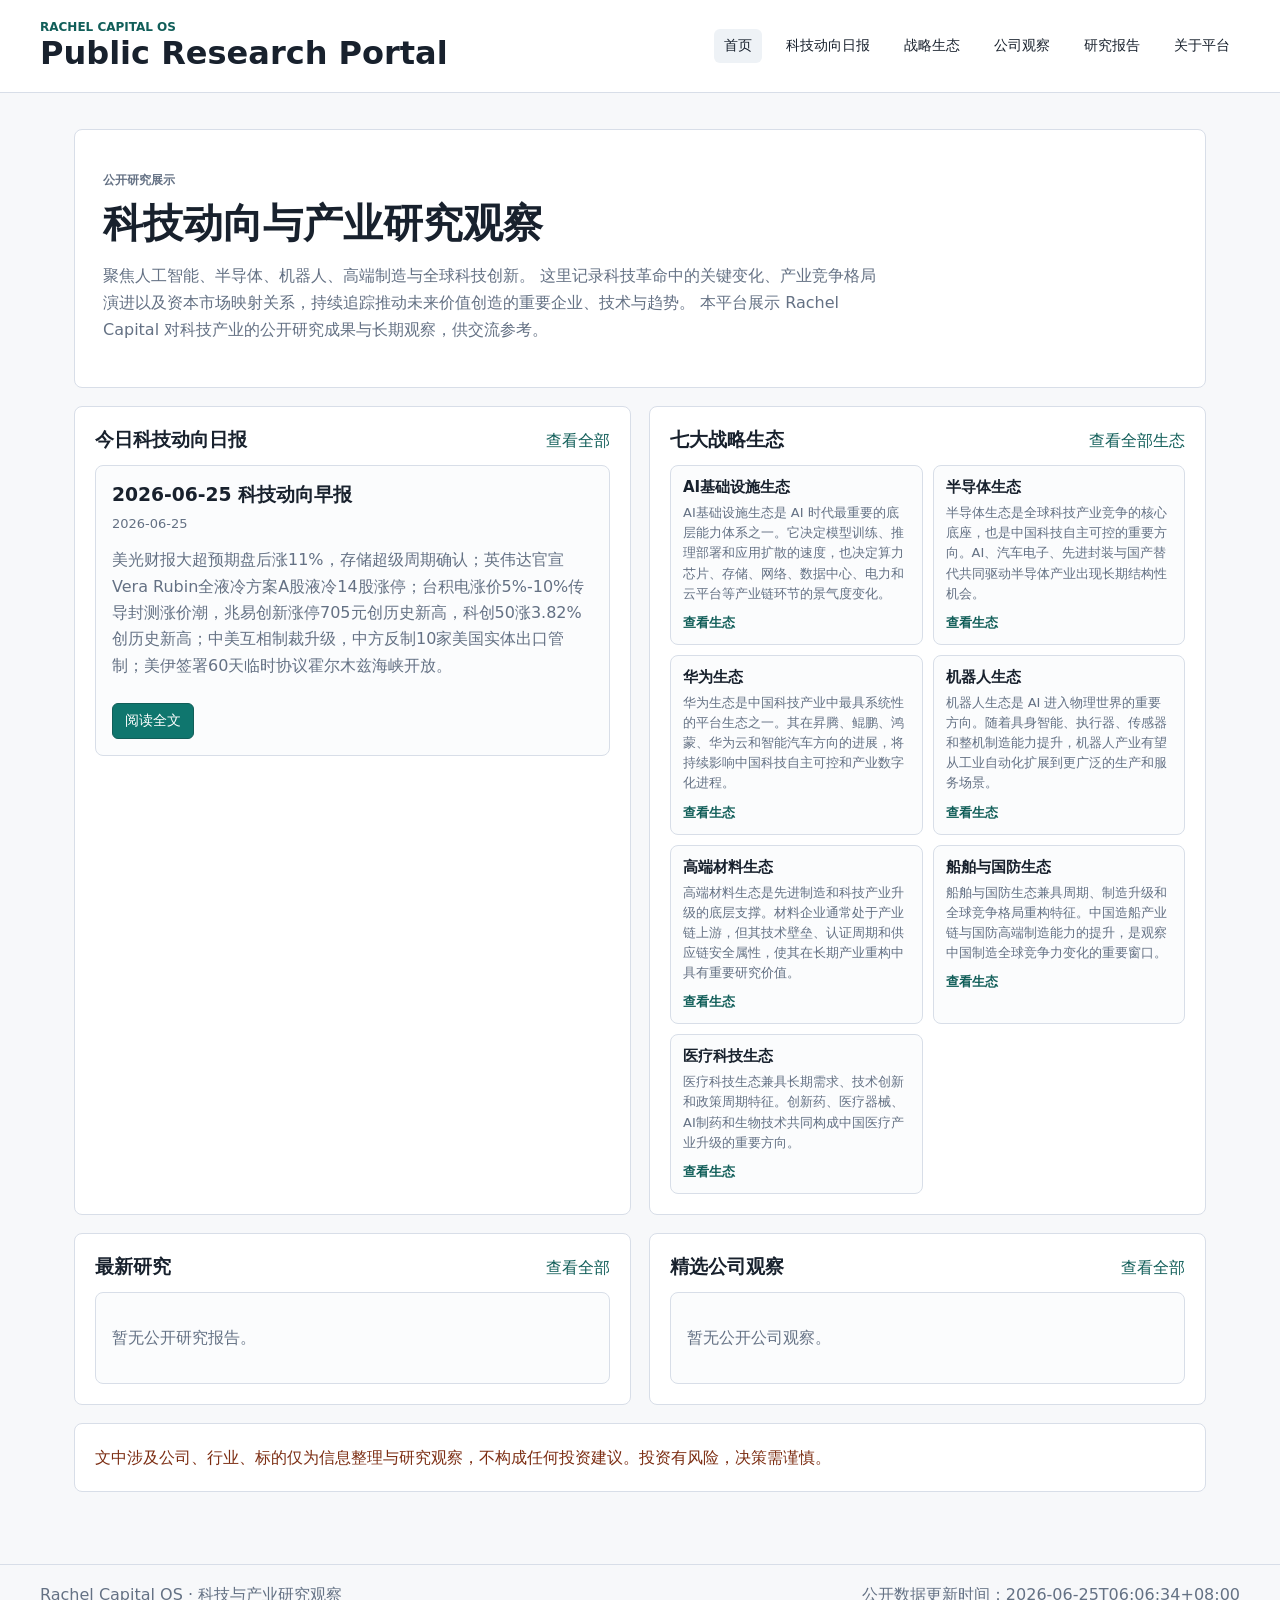
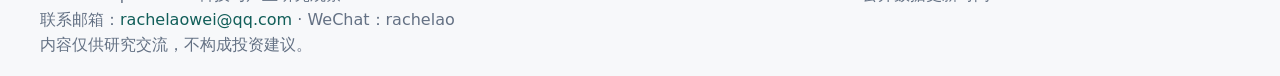
==== public_site/index.html @ 14aebfbe "Sync public site files" ====
<!doctype html>
<html lang="zh-CN">
  <head>
    <meta charset="utf-8" />
    <meta name="viewport" content="width=device-width, initial-scale=1" />
    <title>Rachel Capital OS Public Research Portal</title>
    <meta
      name="description"
      content="Rachel Capital 公开科技动向与产业研究展示站。"
    />
    <link rel="stylesheet" href="assets/styles.css" />
  </head>
  <body>
    <header class="site-header">
      <div>
        <p class="eyebrow">Rachel Capital OS</p>
        <h1>Public Research Portal</h1>
      </div>
      <nav aria-label="主导航">
        <a href="#home">首页</a>
        <a href="#daily">科技动向日报</a>
        <a href="#ecosystems">战略生态</a>
        <a href="#companies">公司观察</a>
        <a href="#reports">研究报告</a>
        <a href="#about">关于平台</a>
      </nav>
    </header>

    <main>
      <section id="home" class="view is-active" data-route="home">
        <div class="hero">
          <p class="eyebrow">公开研究展示</p>
          <h2>科技动向与产业研究观察</h2>
          <p>
            聚焦人工智能、半导体、机器人、高端制造与全球科技创新。
            这里记录科技革命中的关键变化、产业竞争格局演进以及资本市场映射关系，持续追踪推动未来价值创造的重要企业、技术与趋势。
            本平台展示 Rachel Capital 对科技产业的公开研究成果与长期观察，供交流参考。
          </p>
        </div>

        <div class="grid two">
          <section class="panel">
            <div class="panel-heading">
              <h3>今日科技动向日报</h3>
              <a href="#daily">查看全部</a>
            </div>
            <div id="home-daily" class="stack"></div>
          </section>

          <section class="panel">
            <div class="panel-heading">
              <h3>七大战略生态</h3>
              <a href="#ecosystems">查看全部生态</a>
            </div>
            <div id="home-ecosystems" class="tag-grid"></div>
          </section>
        </div>

        <div class="grid two">
          <section class="panel">
            <div class="panel-heading">
              <h3>最新研究</h3>
              <a href="#reports">查看全部</a>
            </div>
            <div id="home-reports" class="stack"></div>
          </section>

          <section class="panel">
            <div class="panel-heading">
              <h3>精选公司观察</h3>
              <a href="#companies">查看全部</a>
            </div>
            <div id="home-companies" class="stack"></div>
          </section>
        </div>

        <section class="notice">
          文中涉及公司、行业、标的仅为信息整理与研究观察，不构成任何投资建议。投资有风险，决策需谨慎。
        </section>
      </section>

      <section id="daily" class="view" data-route="daily">
        <div id="daily-list-view">
          <div class="section-heading">
            <h2>科技动向日报</h2>
            <p>每日科技动向日报列表与详情。</p>
          </div>
          <div id="daily-list" class="stack"></div>
        </div>
        <div id="daily-detail" class="daily-detail"></div>
      </section>

      <section id="ecosystems" class="view" data-route="ecosystems">
        <div id="ecosystem-list-view">
          <div class="section-heading">
            <h2>战略生态</h2>
            <p>七大战略生态公开观察。</p>
          </div>
          <div id="ecosystem-list" class="ecosystem-grid"></div>
        </div>
        <div id="ecosystem-detail" class="daily-detail"></div>
      </section>

      <section id="companies" class="view" data-route="companies">
        <div class="section-heading">
          <h2>公司观察</h2>
          <p>公开公司研究摘要。不展示内部评分、仓位或完整估值模型。</p>
        </div>
        <div id="company-list" class="stack"></div>
      </section>

      <section id="reports" class="view" data-route="reports">
        <div class="section-heading">
          <h2>研究报告</h2>
          <p>月度产业权力迁移报告与精选知识图谱。</p>
        </div>
        <div id="report-list" class="stack"></div>
      </section>

      <section id="about" class="view" data-route="about">
        <div class="section-heading">
          <h2>关于平台</h2>
          <p>Rachel Capital OS Public Research Portal 的公开边界与联系方式。</p>
        </div>

        <section class="panel about-section">
          <h3>平台简介</h3>
          <p>
            Rachel Capital 是一个针对科技与产业的个人研究平台，长期关注 AI、半导体、机器人、高端制造、新材料、医疗科技、船舶与国防等方向。
          </p>
          <p>
            本网站主要展示经过筛选、适合公开发布的研究内容，包括科技动向日报、产业生态观察、公司研究摘要和月度研究报告。
          </p>
          <p>
            内部持仓、私人决策日志、完整估值模型、一级项目敏感资料不会在此公开展示。
          </p>
        </section>

        <section class="panel about-section">
          <h3>研究方向</h3>
          <ul>
            <li>AI基础设施生态</li>
            <li>半导体生态</li>
            <li>华为生态</li>
            <li>机器人生态</li>
            <li>高端材料生态</li>
            <li>船舶与国防生态</li>
            <li>医疗科技生态</li>
            <li>全球创新企业</li>
            <li>中国大陆、香港、美国二级市场产业映射</li>
          </ul>
        </section>

        <section class="panel about-section">
          <h3>联系方式</h3>
          <p>邮箱：<a href="mailto:rachelaowei@qq.com">rachelaowei@qq.com</a></p>
          <p>WeChat：rachelao</p>
          <div class="qr-grid" aria-label="微信联系方式二维码">
            <a class="qr-card" href="assets/contact/wechat-personal.jpg" target="_blank" rel="noopener">
              <img src="assets/contact/wechat-personal.jpg" alt="Rachel Capital 微信号二维码" />
              <span>微信号</span>
            </a>
            <a class="qr-card" href="assets/contact/wechat-official.jpg" target="_blank" rel="noopener">
              <img src="assets/contact/wechat-official.jpg" alt="Rachel Capital 公众号二维码" />
              <span>公众号</span>
            </a>
            <a class="qr-card" href="assets/contact/wechat-video.jpg" target="_blank" rel="noopener">
              <img src="assets/contact/wechat-video.jpg" alt="Rachel Capital 视频号二维码" />
              <span>视频号</span>
            </a>
          </div>
        </section>

        <section class="notice large about-section">
          <h3>免责声明</h3>
          <p>本网站所有内容仅供研究交流与信息分享使用。</p>
          <p>
            文中涉及的企业、行业、市场及证券信息仅为公开资料整理与研究观察，不构成任何投资建议、投资邀约、收益承诺或买卖依据。
          </p>
          <p>投资有风险，决策需独立判断，风险由投资者自行承担。</p>
        </section>
      </section>
    </main>

    <footer>
      <div class="footer-main">
        <p>Rachel Capital OS · 科技与产业研究观察</p>
        <p>联系邮箱：<a href="mailto:rachelaowei@qq.com">rachelaowei@qq.com</a> · WeChat：rachelao</p>
        <p>内容仅供研究交流，不构成投资建议。</p>
      </div>
      <span id="last-updated">正在加载公开数据...</span>
    </footer>

    <script src="assets/site.js"></script>
  </body>
</html>
---- public_site/assets/styles.css ----
:root {
  color-scheme: light;
  --bg: #f7f8fa;
  --surface: #ffffff;
  --surface-muted: #eef2f6;
  --text: #18212d;
  --muted: #647184;
  --line: #d8dee8;
  --accent: #0f766e;
  --accent-dark: #115e59;
  --warning: #7c2d12;
  font-family:
    Inter, ui-sans-serif, system-ui, -apple-system, BlinkMacSystemFont, "Segoe UI",
    sans-serif;
}

* {
  box-sizing: border-box;
}

body {
  margin: 0;
  background: var(--bg);
  color: var(--text);
}

a {
  color: var(--accent-dark);
  text-decoration: none;
}

a:hover {
  text-decoration: underline;
}

.site-header {
  align-items: center;
  background: rgba(255, 255, 255, 0.94);
  border-bottom: 1px solid var(--line);
  display: flex;
  justify-content: space-between;
  padding: 20px 40px;
  position: sticky;
  top: 0;
  z-index: 10;
}

.site-header h1,
.site-header p {
  margin: 0;
}

nav {
  display: flex;
  flex-wrap: wrap;
  gap: 14px;
  justify-content: flex-end;
}

nav a {
  border-radius: 6px;
  color: var(--text);
  font-size: 14px;
  padding: 8px 10px;
}

nav a.is-active,
nav a:hover {
  background: var(--surface-muted);
  text-decoration: none;
}

main {
  margin: 0 auto;
  max-width: 1180px;
  padding: 36px 24px 72px;
}

.view {
  display: none;
}

.view.is-active {
  display: block;
}

.hero {
  background: var(--surface);
  border: 1px solid var(--line);
  border-radius: 8px;
  padding: 28px;
}

.hero h2 {
  font-size: 40px;
  line-height: 1.08;
  margin: 8px 0 14px;
}

.hero p {
  color: var(--muted);
  line-height: 1.7;
  max-width: 780px;
}

.eyebrow {
  color: var(--accent-dark);
  font-size: 12px;
  font-weight: 700;
  letter-spacing: 0;
  text-transform: uppercase;
}

.grid {
  display: grid;
  gap: 18px;
  margin-top: 18px;
}

.grid.two {
  grid-template-columns: repeat(2, minmax(0, 1fr));
}

.panel,
.notice {
  background: var(--surface);
  border: 1px solid var(--line);
  border-radius: 8px;
  padding: 20px;
}

.panel-heading,
.section-heading {
  align-items: baseline;
  display: flex;
  gap: 18px;
  justify-content: space-between;
  margin-bottom: 12px;
}

.section-heading {
  border-bottom: 1px solid var(--line);
  margin-bottom: 20px;
  padding-bottom: 12px;
}

.section-heading p,
.panel p,
.card p {
  color: var(--muted);
  line-height: 1.65;
}

h2,
h3,
h4 {
  margin: 0;
}

.stack {
  display: grid;
  gap: 12px;
}

.card {
  background: #fbfcfd;
  border: 1px solid var(--line);
  border-radius: 8px;
  padding: 16px;
}

.card-link {
  color: var(--text);
  display: block;
}

.card-link:hover {
  border-color: var(--accent);
  text-decoration: none;
}

.card h3,
.card h4 {
  margin-bottom: 8px;
}

.meta {
  color: var(--muted);
  display: flex;
  flex-wrap: wrap;
  font-size: 13px;
  gap: 8px;
  margin-bottom: 8px;
}

.tag-grid,
.ecosystem-grid {
  display: grid;
  gap: 10px;
}

.tag-grid {
  grid-template-columns: repeat(2, minmax(0, 1fr));
}

.ecosystem-grid {
  grid-template-columns: repeat(2, minmax(0, 1fr));
}

.ecosystem-card {
  display: flex;
  flex-direction: column;
}

.ecosystem-card .text-button {
  align-self: flex-start;
  margin-top: auto;
}

.muted-button {
  border-color: var(--line);
  color: var(--muted);
  cursor: default;
}

.tag {
  background: var(--surface-muted);
  border: 1px solid var(--line);
  border-radius: 6px;
  color: var(--text);
  display: inline-block;
  padding: 8px 10px;
}

.mini-card {
  background: #fbfcfd;
  border: 1px solid var(--line);
  border-radius: 8px;
  padding: 12px;
}

.mini-card h4 {
  font-size: 15px;
  margin-bottom: 6px;
}

.mini-card p {
  color: var(--muted);
  font-size: 13px;
  line-height: 1.55;
  margin: 0 0 8px;
}

.mini-card a {
  font-size: 13px;
  font-weight: 700;
}

.notice {
  color: var(--warning);
  line-height: 1.7;
  margin-top: 18px;
}

.notice.large {
  font-size: 18px;
}

.about-section {
  margin-bottom: 16px;
}

.about-section h3 {
  margin-bottom: 12px;
}

.about-section p,
.about-section li {
  line-height: 1.75;
}

.about-section ul {
  margin: 0;
  padding-left: 22px;
}

.qr-grid {
  display: grid;
  gap: 12px;
  grid-template-columns: repeat(3, minmax(0, 1fr));
  margin-top: 18px;
}

.qr-card {
  align-items: center;
  background: #fbfcfd;
  border: 1px solid var(--line);
  border-radius: 8px;
  color: var(--text);
  display: flex;
  flex-direction: column;
  gap: 8px;
  padding: 12px;
  text-align: center;
}

.qr-card:hover {
  border-color: var(--accent);
  text-decoration: none;
}

.qr-card img {
  aspect-ratio: 1;
  background: #ffffff;
  border-radius: 6px;
  display: block;
  max-width: 152px;
  object-fit: contain;
  width: 100%;
}

.qr-card span {
  color: var(--text);
  font-size: 14px;
  font-weight: 700;
  line-height: 1.2;
}

details {
  margin-top: 10px;
}

summary {
  color: var(--accent-dark);
  cursor: pointer;
  font-weight: 700;
}

button {
  font: inherit;
}

.text-button {
  background: var(--accent);
  border: 1px solid var(--accent-dark);
  border-radius: 6px;
  color: #ffffff;
  cursor: pointer;
  display: inline-flex;
  font-size: 14px;
  margin-top: 8px;
  padding: 8px 12px;
}

.text-button.secondary {
  background: var(--surface);
  color: var(--accent-dark);
}

.daily-detail {
  margin-top: 20px;
}

.daily-detail-header {
  border-bottom: 1px solid var(--line);
  margin-bottom: 20px;
  padding-bottom: 16px;
}

.daily-detail-header h2 {
  margin: 16px 0 8px;
}

.markdown-body {
  line-height: 1.75;
}

.markdown-body h1 {
  font-size: 30px;
  margin: 0 0 18px;
}

.markdown-body h2 {
  border-bottom: 1px solid var(--line);
  font-size: 22px;
  margin: 24px 0 12px;
  padding-bottom: 8px;
}

.markdown-body h3 {
  font-size: 18px;
  margin: 20px 0 10px;
}

.markdown-body p {
  color: var(--text);
}

.markdown-body ul {
  padding-left: 24px;
}

.markdown-body pre {
  background: var(--surface-muted);
  border: 1px solid var(--line);
  border-radius: 8px;
  line-height: 1.65;
  overflow-x: auto;
  padding: 14px;
  white-space: pre;
}

.markdown-body table {
  border-collapse: collapse;
  display: block;
  margin: 12px 0 18px;
  overflow-x: auto;
  width: 100%;
}

.markdown-body th,
.markdown-body td {
  border: 1px solid var(--line);
  padding: 10px;
  text-align: left;
  vertical-align: top;
}

.markdown-body th {
  background: var(--surface-muted);
  color: var(--text);
}

.ecosystem-section {
  border-top: 1px solid var(--line);
  padding-top: 4px;
}

footer {
  border-top: 1px solid var(--line);
  color: var(--muted);
  display: flex;
  gap: 18px;
  justify-content: space-between;
  padding: 20px 40px;
}

.footer-main {
  display: grid;
  gap: 4px;
}

.footer-main p {
  margin: 0;
}

@media (max-width: 780px) {
  .site-header,
  footer {
    align-items: flex-start;
    flex-direction: column;
    gap: 14px;
    padding: 18px 20px;
  }

  main {
    padding: 24px 16px 48px;
  }

  .hero h2 {
    font-size: 30px;
  }

  .grid.two,
  .tag-grid,
  .ecosystem-grid {
    grid-template-columns: 1fr;
  }

  .qr-grid {
    gap: 8px;
  }

  .qr-card {
    padding: 6px;
  }

  .qr-card span {
    font-size: 12px;
  }
}
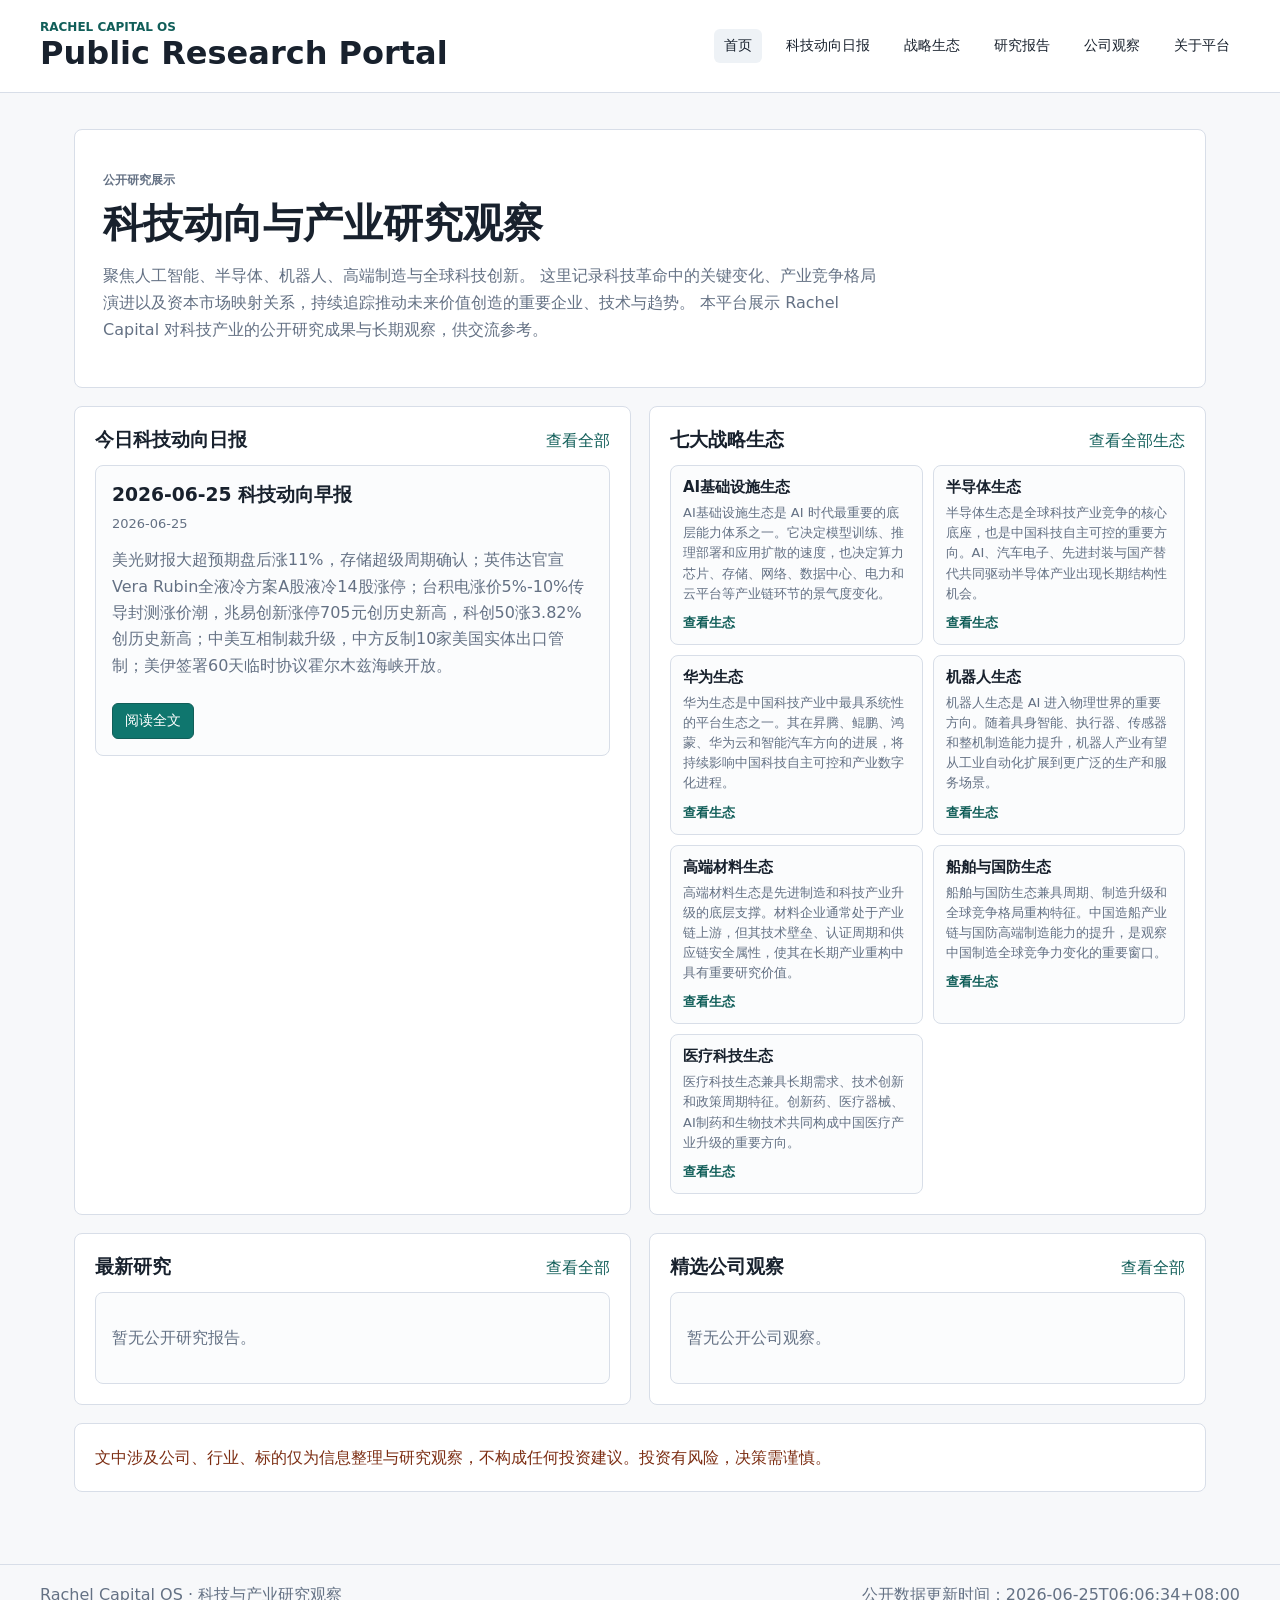
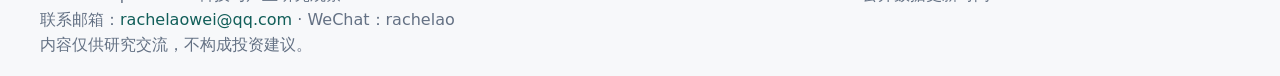
==== commit 11e4e28b: "Swap reports and company nav order" ====
--- a/public_site/index.html
+++ b/public_site/index.html
@@ -20,8 +20,8 @@
         <a href="#home">首页</a>
         <a href="#daily">科技动向日报</a>
         <a href="#ecosystems">战略生态</a>
+        <a href="#reports">研究报告</a>
         <a href="#companies">公司观察</a>
-        <a href="#reports">研究报告</a>
         <a href="#about">关于平台</a>
       </nav>
     </header>
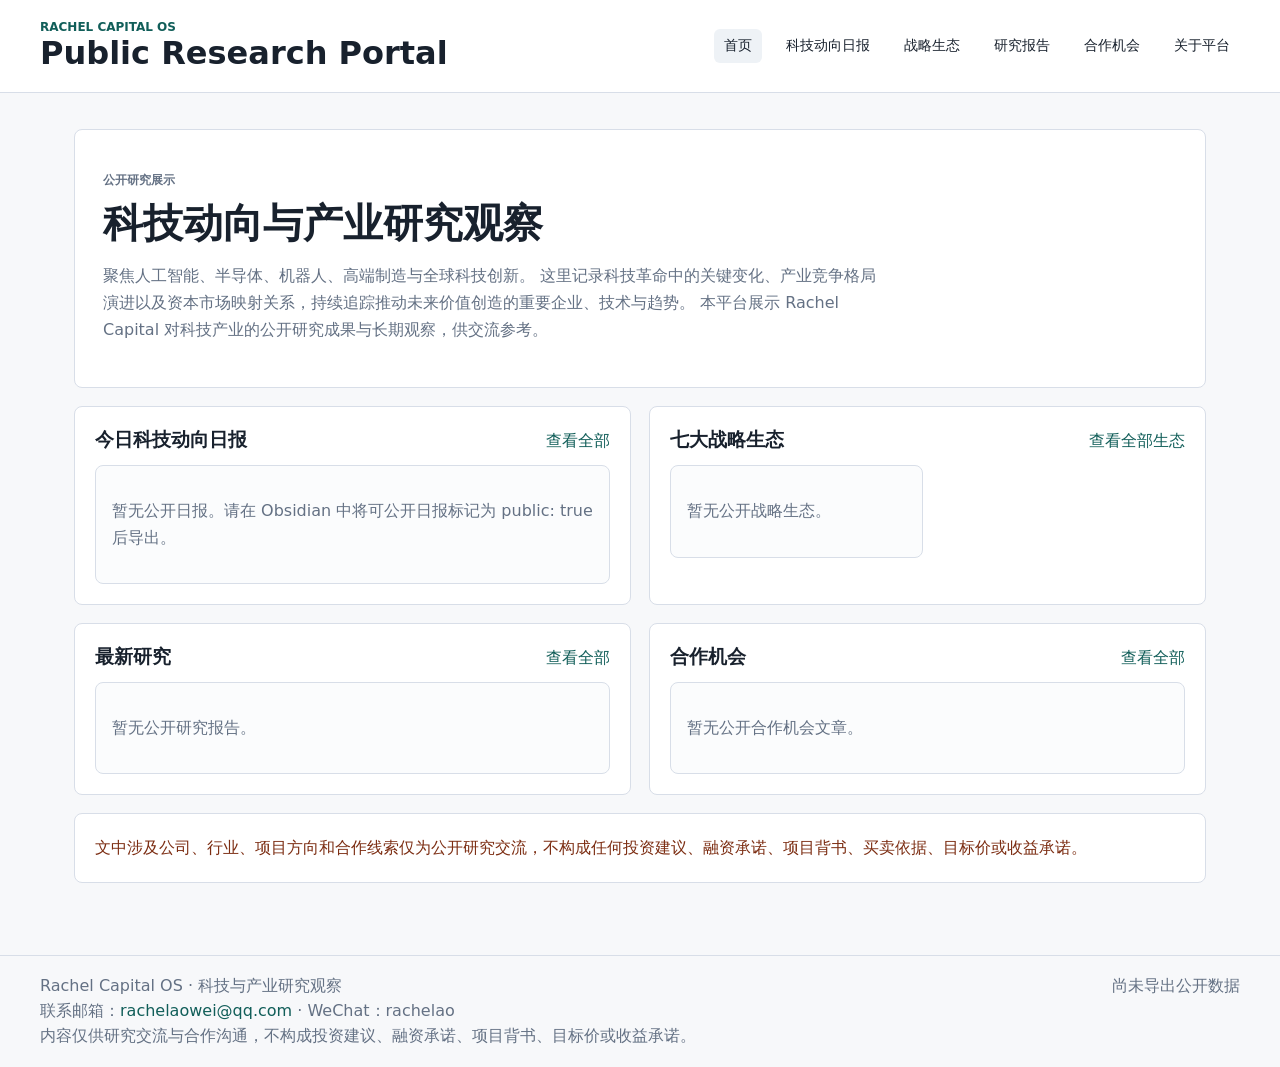
==== commit 66abd01f: "Restore cooperation opportunities public nav" ====
--- a/public_site/index.html
+++ b/public_site/index.html
@@ -3,12 +3,12 @@
   <head>
     <meta charset="utf-8" />
     <meta name="viewport" content="width=device-width, initial-scale=1" />
-    <title>Rachel Capital OS Public Research Portal</title>
+    <title>Rachel Capital | 科技动向与产业研究</title>
     <meta
       name="description"
-      content="Rachel Capital 公开科技动向与产业研究展示站。"
+      content="Rachel Capital 公开展示科技动向日报、战略生态、合作机会与研究报告。"
     />
-    <link rel="stylesheet" href="assets/styles.css" />
+    <link rel="stylesheet" href="assets/styles.css?v=20260629-cooperation-1" />
   </head>
   <body>
     <header class="site-header">
@@ -18,10 +18,10 @@
       </div>
       <nav aria-label="主导航">
         <a href="#home">首页</a>
-        <a href="#daily">科技动向日报</a>
-        <a href="#ecosystems">战略生态</a>
-        <a href="#reports">研究报告</a>
-        <a href="#companies">公司观察</a>
+        <a href="#daily-intelligence">科技动向日报</a>
+        <a href="#strategic-ecosystems">战略生态</a>
+        <a href="#research-reports">研究报告</a>
+        <a href="#cooperation-opportunities">合作机会</a>
         <a href="#about">关于平台</a>
       </nav>
     </header>
@@ -42,7 +42,7 @@
           <section class="panel">
             <div class="panel-heading">
               <h3>今日科技动向日报</h3>
-              <a href="#daily">查看全部</a>
+              <a href="#daily-intelligence">查看全部</a>
             </div>
             <div id="home-daily" class="stack"></div>
           </section>
@@ -50,7 +50,7 @@
           <section class="panel">
             <div class="panel-heading">
               <h3>七大战略生态</h3>
-              <a href="#ecosystems">查看全部生态</a>
+              <a href="#strategic-ecosystems">查看全部生态</a>
             </div>
             <div id="home-ecosystems" class="tag-grid"></div>
           </section>
@@ -60,22 +60,22 @@
           <section class="panel">
             <div class="panel-heading">
               <h3>最新研究</h3>
-              <a href="#reports">查看全部</a>
+              <a href="#research-reports">查看全部</a>
             </div>
             <div id="home-reports" class="stack"></div>
           </section>
 
           <section class="panel">
             <div class="panel-heading">
-              <h3>精选公司观察</h3>
-              <a href="#companies">查看全部</a>
-            </div>
-            <div id="home-companies" class="stack"></div>
+              <h3>合作机会</h3>
+              <a href="#cooperation-opportunities">查看全部</a>
+            </div>
+            <div id="home-cooperation" class="stack"></div>
           </section>
         </div>
 
         <section class="notice">
-          文中涉及公司、行业、标的仅为信息整理与研究观察，不构成任何投资建议。投资有风险，决策需谨慎。
+          文中涉及公司、行业、项目方向和合作线索仅为公开研究交流，不构成任何投资建议、融资承诺、项目背书、买卖依据、目标价或收益承诺。
         </section>
       </section>
 
@@ -101,20 +101,69 @@
         <div id="ecosystem-detail" class="daily-detail"></div>
       </section>
 
-      <section id="companies" class="view" data-route="companies">
-        <div class="section-heading">
-          <h2>公司观察</h2>
-          <p>公开公司研究摘要。不展示内部评分、仓位或完整估值模型。</p>
-        </div>
-        <div id="company-list" class="stack"></div>
+      <section id="cooperation-opportunities" class="view" data-route="cooperation-opportunities">
+        <div id="cooperation-list-view">
+          <div class="section-heading">
+            <h2>合作机会</h2>
+            <p>以文章形式展示可公开或脱敏的产业合作方向。</p>
+          </div>
+
+          <section class="panel cooperation-intro">
+            <h3>栏目说明</h3>
+            <p>
+              Rachel 基于长期产业研究，持续识别一级市场项目、上市公司产业需求、地方政府产业机会、算力基础设施合作和技术供应链协同机会。
+            </p>
+            <p>
+              本栏目以文章形式发布可公开或脱敏的合作方向。每一篇文章对应一个合作机会，可能来自项目方向、产业需求、地方产业机会、AI算力与数据中心合作、硬科技供应链协同、技术商业化需求、产业资本合作、出海与渠道合作。
+            </p>
+          </section>
+
+          <section class="panel">
+            <div class="panel-heading">
+              <h3>合作机会文章</h3>
+            </div>
+            <div id="cooperation-list" class="stack"></div>
+          </section>
+
+          <section class="panel">
+            <div class="panel-heading">
+              <h3>当前重点方向</h3>
+            </div>
+            <div class="meta focus-tags" aria-label="当前重点方向">
+              <span class="tag">AI基础设施</span>
+              <span class="tag">半导体国产替代</span>
+              <span class="tag">华为生态</span>
+              <span class="tag">机器人与具身智能</span>
+              <span class="tag">高端材料</span>
+              <span class="tag">绿色算力中心</span>
+              <span class="tag">医疗科技</span>
+              <span class="tag">中国制造出海</span>
+            </div>
+          </section>
+
+          <section class="panel">
+            <h3>联系方式</h3>
+            <p>微信：rachelao</p>
+          </section>
+
+          <section class="notice large">
+            <h3>免责声明</h3>
+            <p>本页面仅用于产业研究、合作交流和商业机会对接，不构成任何投资建议、融资承诺、项目背书、买卖依据、目标价或收益承诺。</p>
+            <p>页面中涉及的一级市场项目、上市公司需求或产业合作方向，如未明确授权公开，将以脱敏方式展示。具体合作需以双方进一步沟通、尽调、协议和合规审查为准。</p>
+          </section>
+        </div>
+        <div id="cooperation-detail" class="daily-detail"></div>
       </section>
 
       <section id="reports" class="view" data-route="reports">
-        <div class="section-heading">
-          <h2>研究报告</h2>
-          <p>月度产业权力迁移报告与精选知识图谱。</p>
-        </div>
-        <div id="report-list" class="stack"></div>
+        <div id="report-list-view">
+          <div class="section-heading">
+            <h2>研究报告</h2>
+            <p>长期专题、月度产业观察与精选知识图谱。</p>
+          </div>
+          <div id="report-list" class="stack"></div>
+        </div>
+        <div id="report-detail" class="daily-detail"></div>
       </section>
 
       <section id="about" class="view" data-route="about">
@@ -129,7 +178,7 @@
             Rachel Capital 是一个针对科技与产业的个人研究平台，长期关注 AI、半导体、机器人、高端制造、新材料、医疗科技、船舶与国防等方向。
           </p>
           <p>
-            本网站主要展示经过筛选、适合公开发布的研究内容，包括科技动向日报、产业生态观察、公司研究摘要和月度研究报告。
+            本网站主要展示经过筛选、适合公开发布的研究内容，包括科技动向日报、战略生态观察、合作机会文章和研究报告。
           </p>
           <p>
             内部持仓、私人决策日志、完整估值模型、一级项目敏感资料不会在此公开展示。
@@ -175,7 +224,7 @@
           <h3>免责声明</h3>
           <p>本网站所有内容仅供研究交流与信息分享使用。</p>
           <p>
-            文中涉及的企业、行业、市场及证券信息仅为公开资料整理与研究观察，不构成任何投资建议、投资邀约、收益承诺或买卖依据。
+            文中涉及的企业、行业、市场、项目方向和合作线索仅为公开资料整理与研究观察，不构成任何投资建议、投资邀约、融资承诺、项目背书、目标价、收益承诺或买卖依据。
           </p>
           <p>投资有风险，决策需独立判断，风险由投资者自行承担。</p>
         </section>
@@ -186,11 +235,11 @@
       <div class="footer-main">
         <p>Rachel Capital OS · 科技与产业研究观察</p>
         <p>联系邮箱：<a href="mailto:rachelaowei@qq.com">rachelaowei@qq.com</a> · WeChat：rachelao</p>
-        <p>内容仅供研究交流，不构成投资建议。</p>
+        <p>内容仅供研究交流与合作沟通，不构成投资建议、融资承诺、项目背书、目标价或收益承诺。</p>
       </div>
       <span id="last-updated">正在加载公开数据...</span>
     </footer>
 
-    <script src="assets/site.js"></script>
+    <script src="assets/site.js?v=20260629-cooperation-1"></script>
   </body>
 </html>
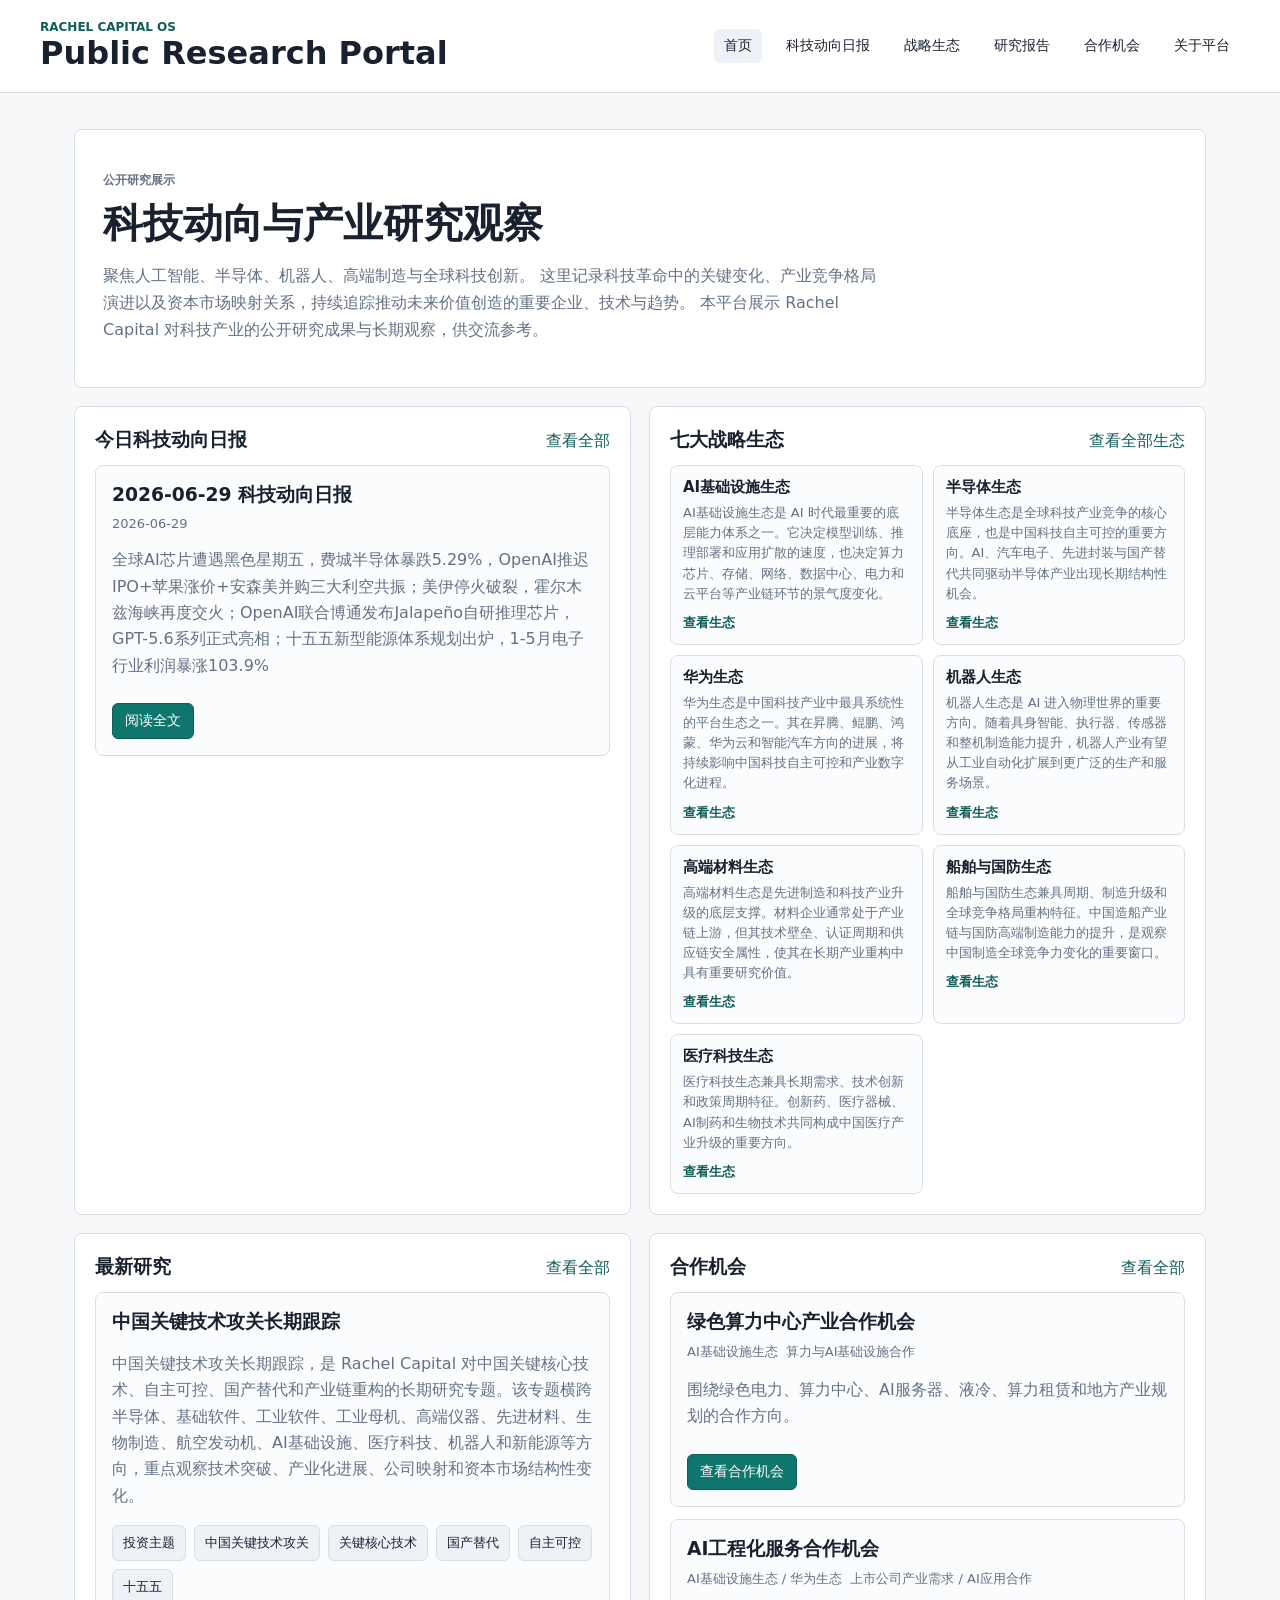
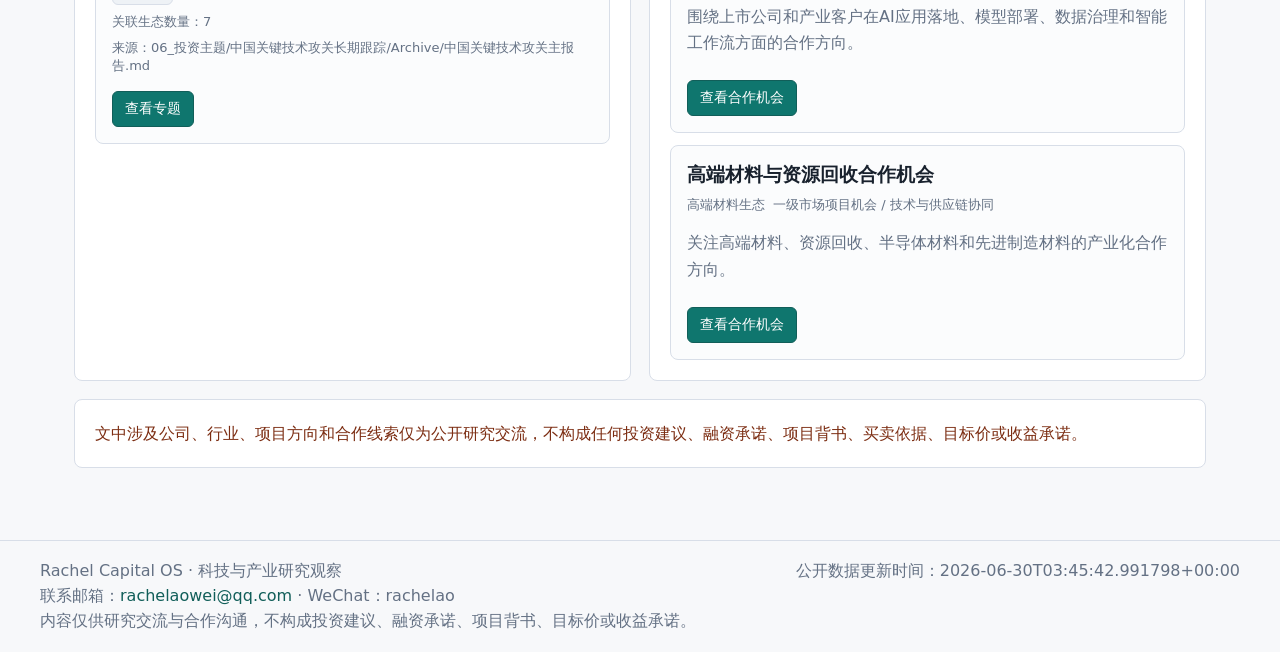
==== commit 42e1a946: "Update public platform intro copy" ====
--- a/public_site/index.html
+++ b/public_site/index.html
@@ -178,7 +178,7 @@
             Rachel Capital 是一个针对科技与产业的个人研究平台，长期关注 AI、半导体、机器人、高端制造、新材料、医疗科技、船舶与国防等方向。
           </p>
           <p>
-            本网站主要展示经过筛选、适合公开发布的研究内容，包括科技动向日报、战略生态观察、合作机会文章和研究报告。
+            本网站主要展示经过筛选、适合公开发布的研究内容，包括科技动向日报、战略生态观察、研究报告及合作机会。
           </p>
           <p>
             内部持仓、私人决策日志、完整估值模型、一级项目敏感资料不会在此公开展示。
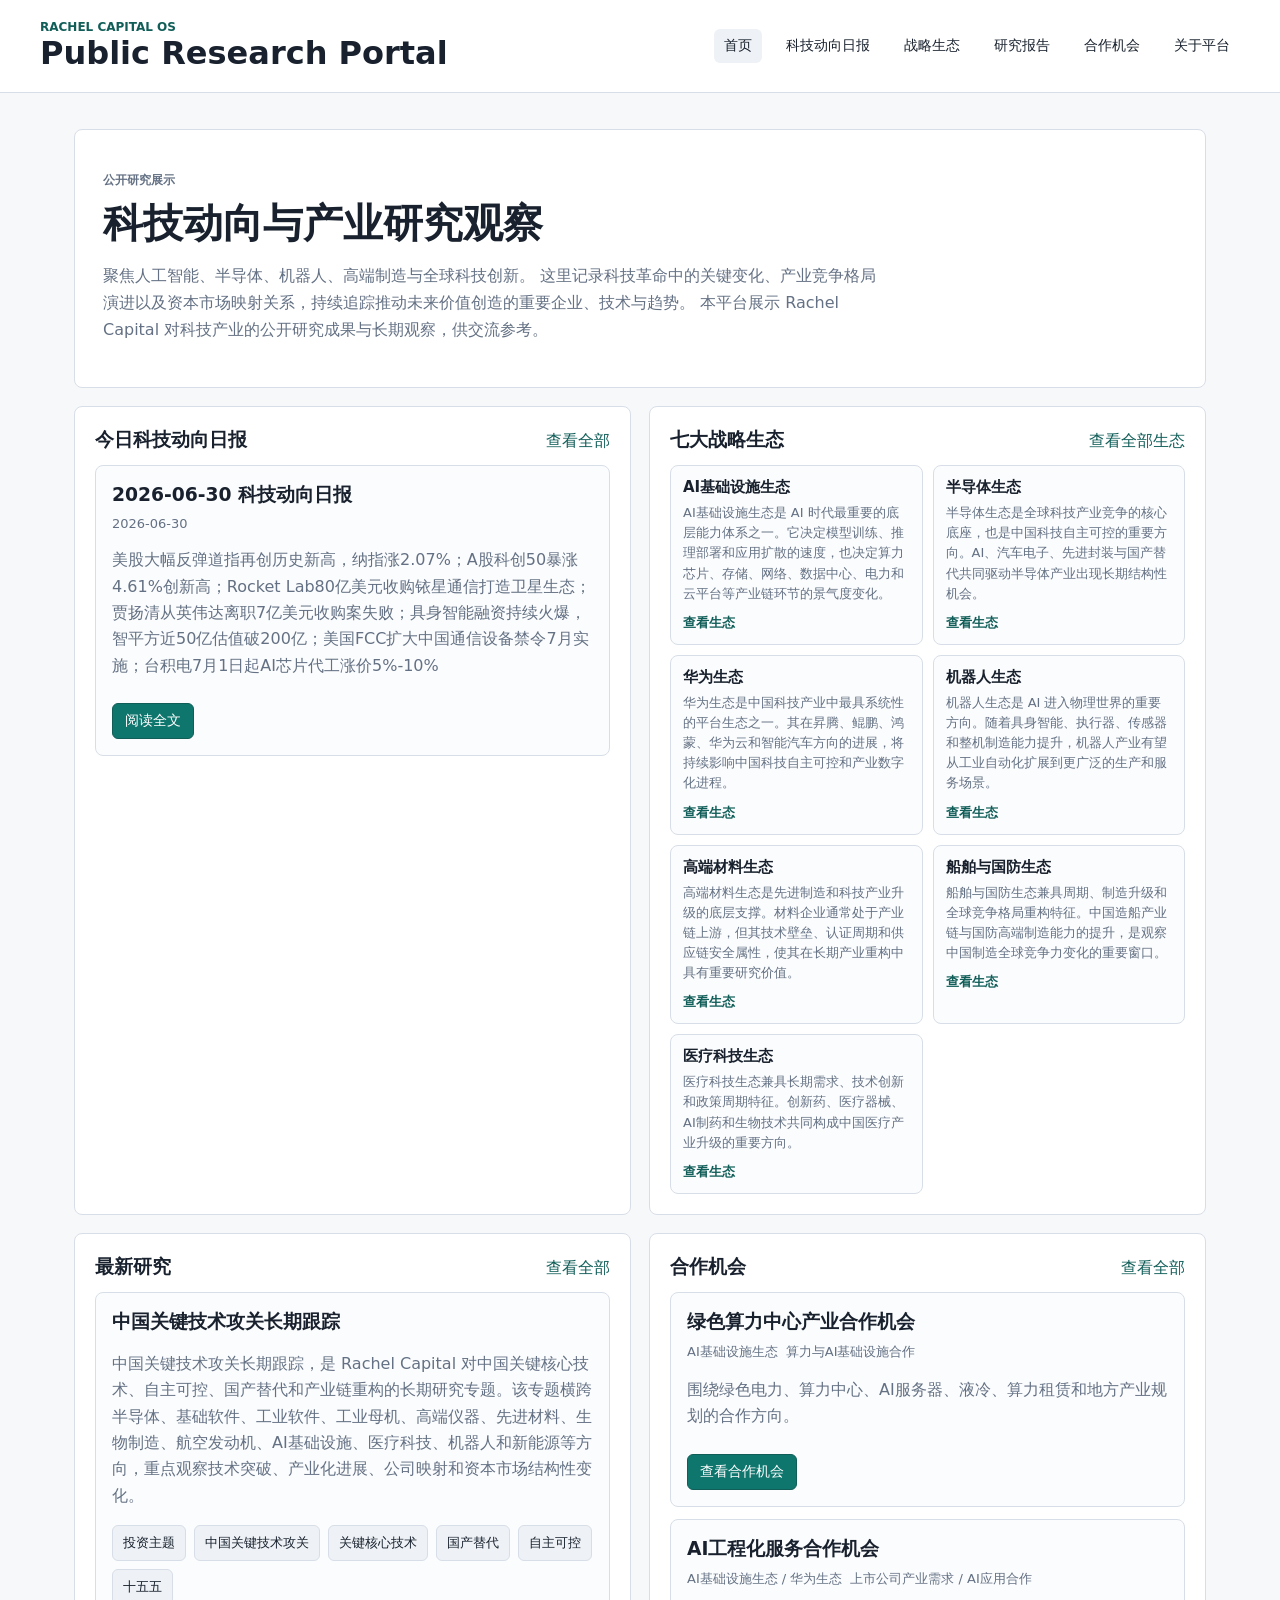
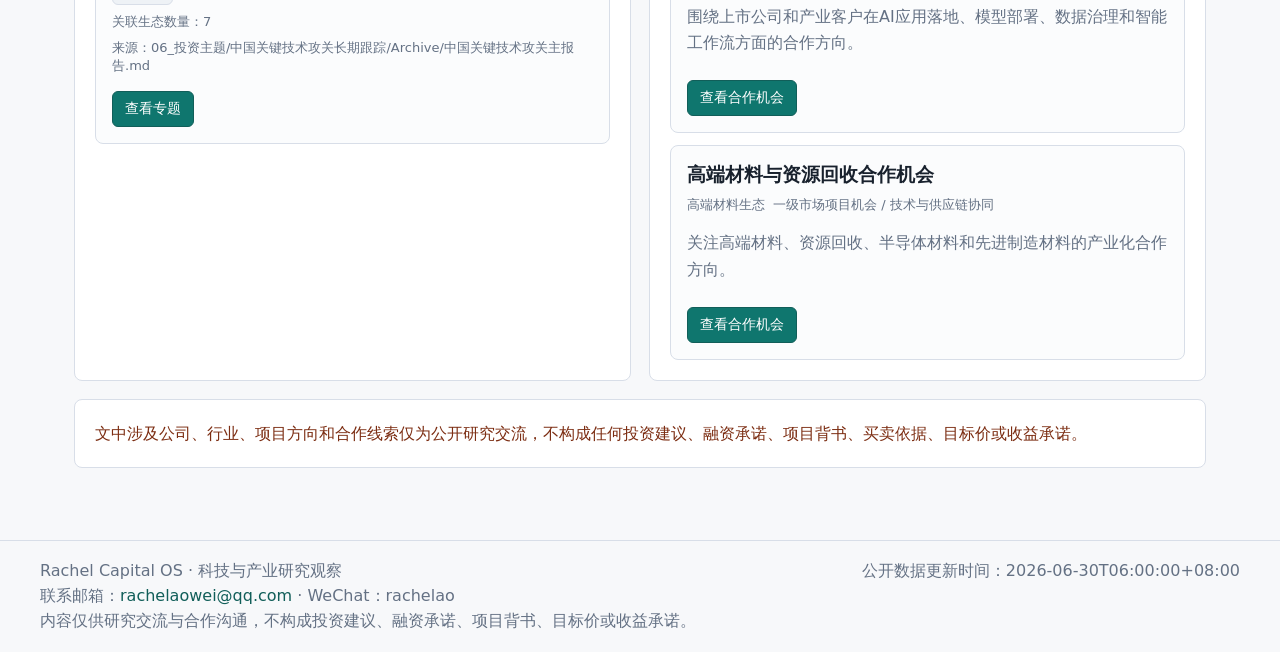
==== commit 800d7603: "Remove cooperation focus directions section" ====
--- a/public_site/index.html
+++ b/public_site/index.html
@@ -126,22 +126,6 @@
           </section>
 
           <section class="panel">
-            <div class="panel-heading">
-              <h3>当前重点方向</h3>
-            </div>
-            <div class="meta focus-tags" aria-label="当前重点方向">
-              <span class="tag">AI基础设施</span>
-              <span class="tag">半导体国产替代</span>
-              <span class="tag">华为生态</span>
-              <span class="tag">机器人与具身智能</span>
-              <span class="tag">高端材料</span>
-              <span class="tag">绿色算力中心</span>
-              <span class="tag">医疗科技</span>
-              <span class="tag">中国制造出海</span>
-            </div>
-          </section>
-
-          <section class="panel">
             <h3>联系方式</h3>
             <p>微信：rachelao</p>
           </section>
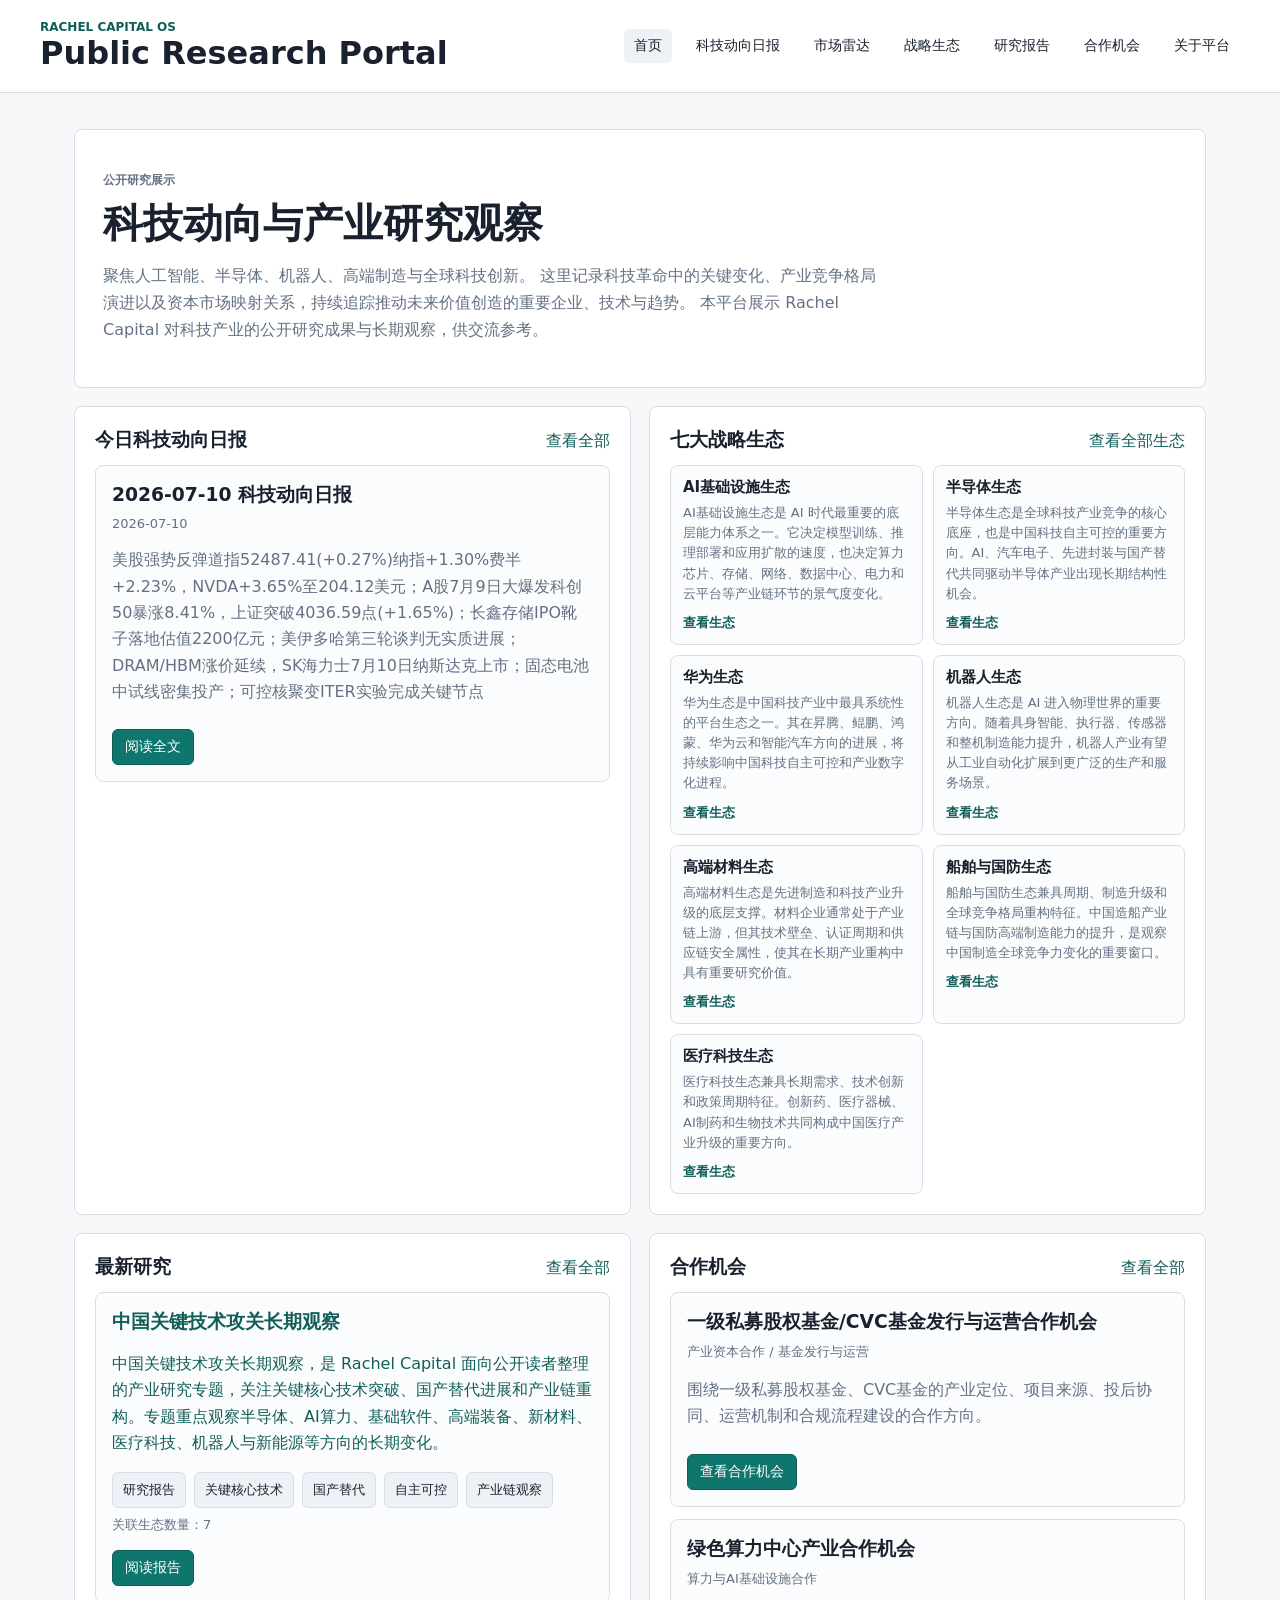
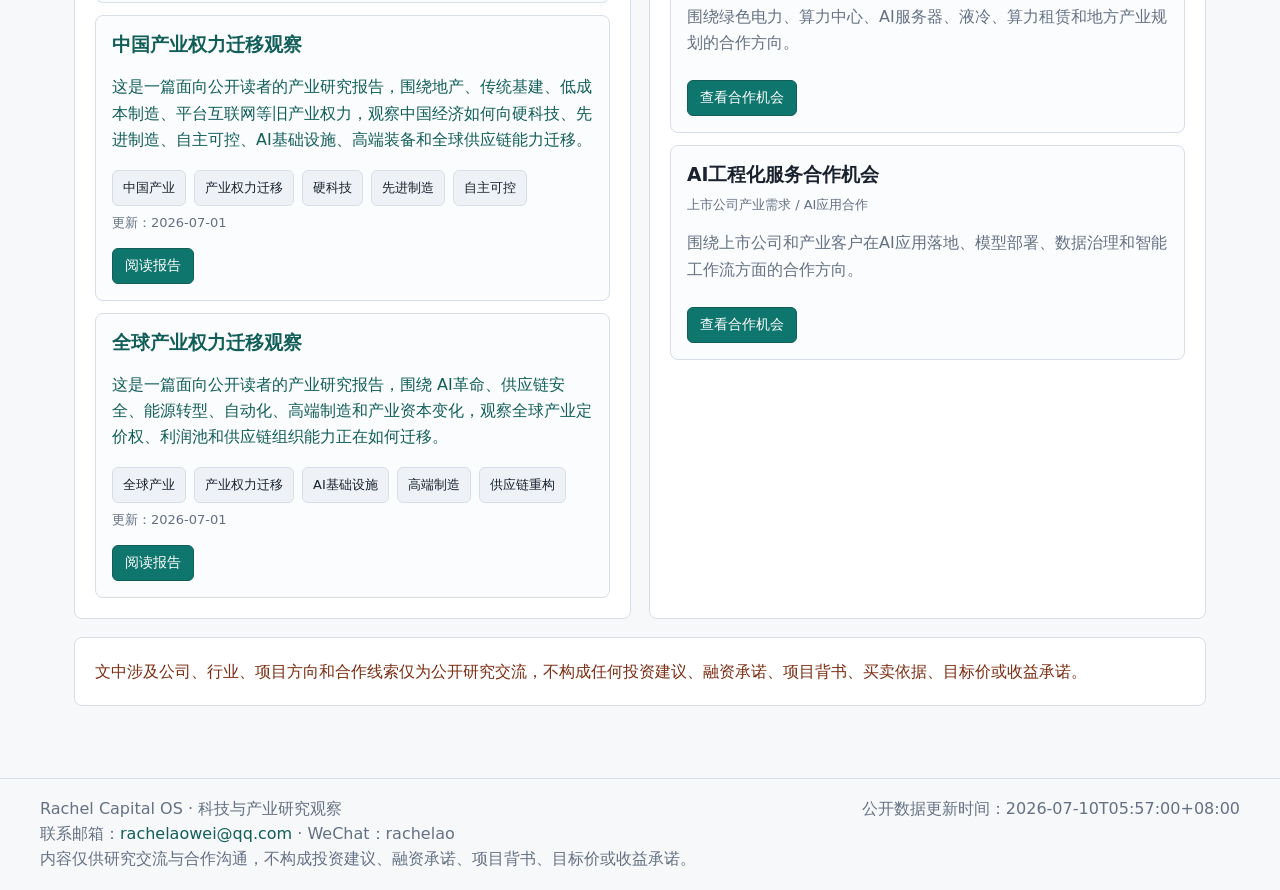
==== commit b959c37c: "Add password-protected market radar portal" ====
--- a/public_site/index.html
+++ b/public_site/index.html
@@ -6,9 +6,9 @@
     <title>Rachel Capital | 科技动向与产业研究</title>
     <meta
       name="description"
-      content="Rachel Capital 公开展示科技动向日报、战略生态、合作机会与研究报告。"
+      content="Rachel Capital 公开展示科技动向日报、市场雷达、战略生态、合作机会与研究报告。"
     />
-    <link rel="stylesheet" href="assets/styles.css?v=20260629-cooperation-1" />
+    <link rel="stylesheet" href="assets/styles.css?v=20260710-market-radar-1" />
   </head>
   <body>
     <header class="site-header">
@@ -19,6 +19,7 @@
       <nav aria-label="主导航">
         <a href="#home">首页</a>
         <a href="#daily-intelligence">科技动向日报</a>
+        <a href="#market-radar">市场雷达</a>
         <a href="#strategic-ecosystems">战略生态</a>
         <a href="#research-reports">研究报告</a>
         <a href="#cooperation-opportunities">合作机会</a>
@@ -90,6 +91,39 @@
         <div id="daily-detail" class="daily-detail"></div>
       </section>
 
+      <section id="market-radar" class="view" data-route="market-radar">
+        <div id="market-radar-lock-view">
+          <div class="section-heading">
+            <h2>市场雷达</h2>
+            <p>Coze 自动发布的市场复盘报告。进入栏目需要输入访问密码。</p>
+          </div>
+          <section class="panel password-panel">
+            <h3>请输入访问密码</h3>
+            <p>验证通过后，可在本次浏览会话中阅读全部市场雷达复盘报告。</p>
+            <form id="market-radar-password-form" class="password-form">
+              <input
+                id="market-radar-password"
+                type="password"
+                inputmode="numeric"
+                autocomplete="current-password"
+                placeholder="输入密码"
+                aria-label="市场雷达访问密码"
+              />
+              <button class="text-button" type="submit">进入市场雷达</button>
+            </form>
+            <p id="market-radar-password-error" class="password-error" hidden>密码不正确，请重新输入。</p>
+          </section>
+        </div>
+        <div id="market-radar-list-view" hidden>
+          <div class="section-heading">
+            <h2>市场雷达</h2>
+            <p>Coze 复盘报告归档。</p>
+          </div>
+          <div id="market-radar-list" class="stack"></div>
+        </div>
+        <div id="market-radar-detail" class="daily-detail"></div>
+      </section>
+
       <section id="ecosystems" class="view" data-route="ecosystems">
         <div id="ecosystem-list-view">
           <div class="section-heading">
@@ -111,7 +145,7 @@
           <section class="panel cooperation-intro">
             <h3>栏目说明</h3>
             <p>
-              Rachel 基于长期产业研究，持续识别一级市场项目、上市公司产业需求、地方政府产业机会、算力基础设施合作和技术供应链协同机会。
+              本平台基于长期产业研究，持续识别一级市场项目、上市公司产业需求、地方政府产业机会、算力基础设施合作和技术供应链协同机会。
             </p>
             <p>
               本栏目以文章形式发布可公开或脱敏的合作方向。每一篇文章对应一个合作机会，可能来自项目方向、产业需求、地方产业机会、AI算力与数据中心合作、硬科技供应链协同、技术商业化需求、产业资本合作、出海与渠道合作。
@@ -120,7 +154,7 @@
 
           <section class="panel">
             <div class="panel-heading">
-              <h3>合作机会文章</h3>
+              <h3>合作机会列表</h3>
             </div>
             <div id="cooperation-list" class="stack"></div>
           </section>
@@ -162,7 +196,7 @@
             Rachel Capital 是一个针对科技与产业的个人研究平台，长期关注 AI、半导体、机器人、高端制造、新材料、医疗科技、船舶与国防等方向。
           </p>
           <p>
-            本网站主要展示经过筛选、适合公开发布的研究内容，包括科技动向日报、战略生态观察、研究报告及合作机会。
+            本网站主要展示经过筛选、适合公开发布的研究内容，包括科技动向日报、市场雷达复盘、战略生态观察、研究报告及合作机会。
           </p>
           <p>
             内部持仓、私人决策日志、完整估值模型、一级项目敏感资料不会在此公开展示。
@@ -224,6 +258,6 @@
       <span id="last-updated">正在加载公开数据...</span>
     </footer>
 
-    <script src="assets/site.js?v=20260629-cooperation-1"></script>
+    <script src="assets/site.js?v=20260710-market-radar-1"></script>
   </body>
 </html>
--- a/public_site/assets/styles.css
+++ b/public_site/assets/styles.css
@@ -151,6 +151,35 @@
   line-height: 1.65;
 }
 
+.password-panel {
+  max-width: 560px;
+}
+
+.password-form {
+  align-items: center;
+  display: flex;
+  flex-wrap: wrap;
+  gap: 10px;
+  margin-top: 14px;
+}
+
+.password-form input {
+  background: #ffffff;
+  border: 1px solid var(--line);
+  border-radius: 6px;
+  color: var(--text);
+  flex: 1 1 220px;
+  font: inherit;
+  min-height: 40px;
+  padding: 8px 10px;
+}
+
+.password-error {
+  color: #a43f3f;
+  font-weight: 700;
+  margin-bottom: 0;
+}
+
 h2,
 h3,
 h4 {
@@ -230,6 +259,85 @@
   color: var(--text);
   display: inline-block;
   padding: 8px 10px;
+}
+
+.focus-tags {
+  gap: 10px;
+  margin-bottom: 0;
+}
+
+.cooperation-intro {
+  margin-bottom: 18px;
+}
+
+.table-wrap {
+  background: #fff;
+  border: 1px solid var(--line);
+  border-radius: 8px;
+  overflow-x: auto;
+}
+
+.opportunity-table {
+  border-collapse: separate;
+  border-spacing: 0;
+  min-width: 720px;
+  table-layout: fixed;
+  width: 100%;
+}
+
+.opportunity-table th,
+.opportunity-table td {
+  border: 0;
+  padding: 16px 18px;
+  text-align: left;
+  vertical-align: middle;
+}
+
+.opportunity-table th {
+  background: var(--surface-muted);
+  color: var(--text);
+  font-size: 14px;
+  font-weight: 750;
+  line-height: 1.35;
+  white-space: nowrap;
+}
+
+.opportunity-table tbody tr + tr td {
+  border-top: 1px solid var(--line);
+}
+
+.opportunity-table td {
+  color: var(--muted);
+  font-size: 15px;
+  line-height: 1.6;
+}
+
+.opportunity-table th:nth-child(1),
+.opportunity-table td:nth-child(1) {
+  width: 38%;
+}
+
+.opportunity-table th:nth-child(2),
+.opportunity-table td:nth-child(2) {
+  width: 44%;
+}
+
+.opportunity-table th:nth-child(3),
+.opportunity-table td:nth-child(3) {
+  width: 18%;
+  white-space: nowrap;
+}
+
+.opportunity-table td:first-child a {
+  color: var(--text);
+  display: inline-block;
+  font-weight: 700;
+  line-height: 1.45;
+  text-decoration: none;
+}
+
+.opportunity-table td:first-child a:hover {
+  color: var(--accent);
 }
 
 .mini-card {
@@ -396,6 +504,12 @@
   color: var(--text);
 }
 
+.markdown-body .lead {
+  color: var(--muted);
+  font-size: 18px;
+  line-height: 1.7;
+}
+
 .markdown-body ul {
   padding-left: 24px;
 }
